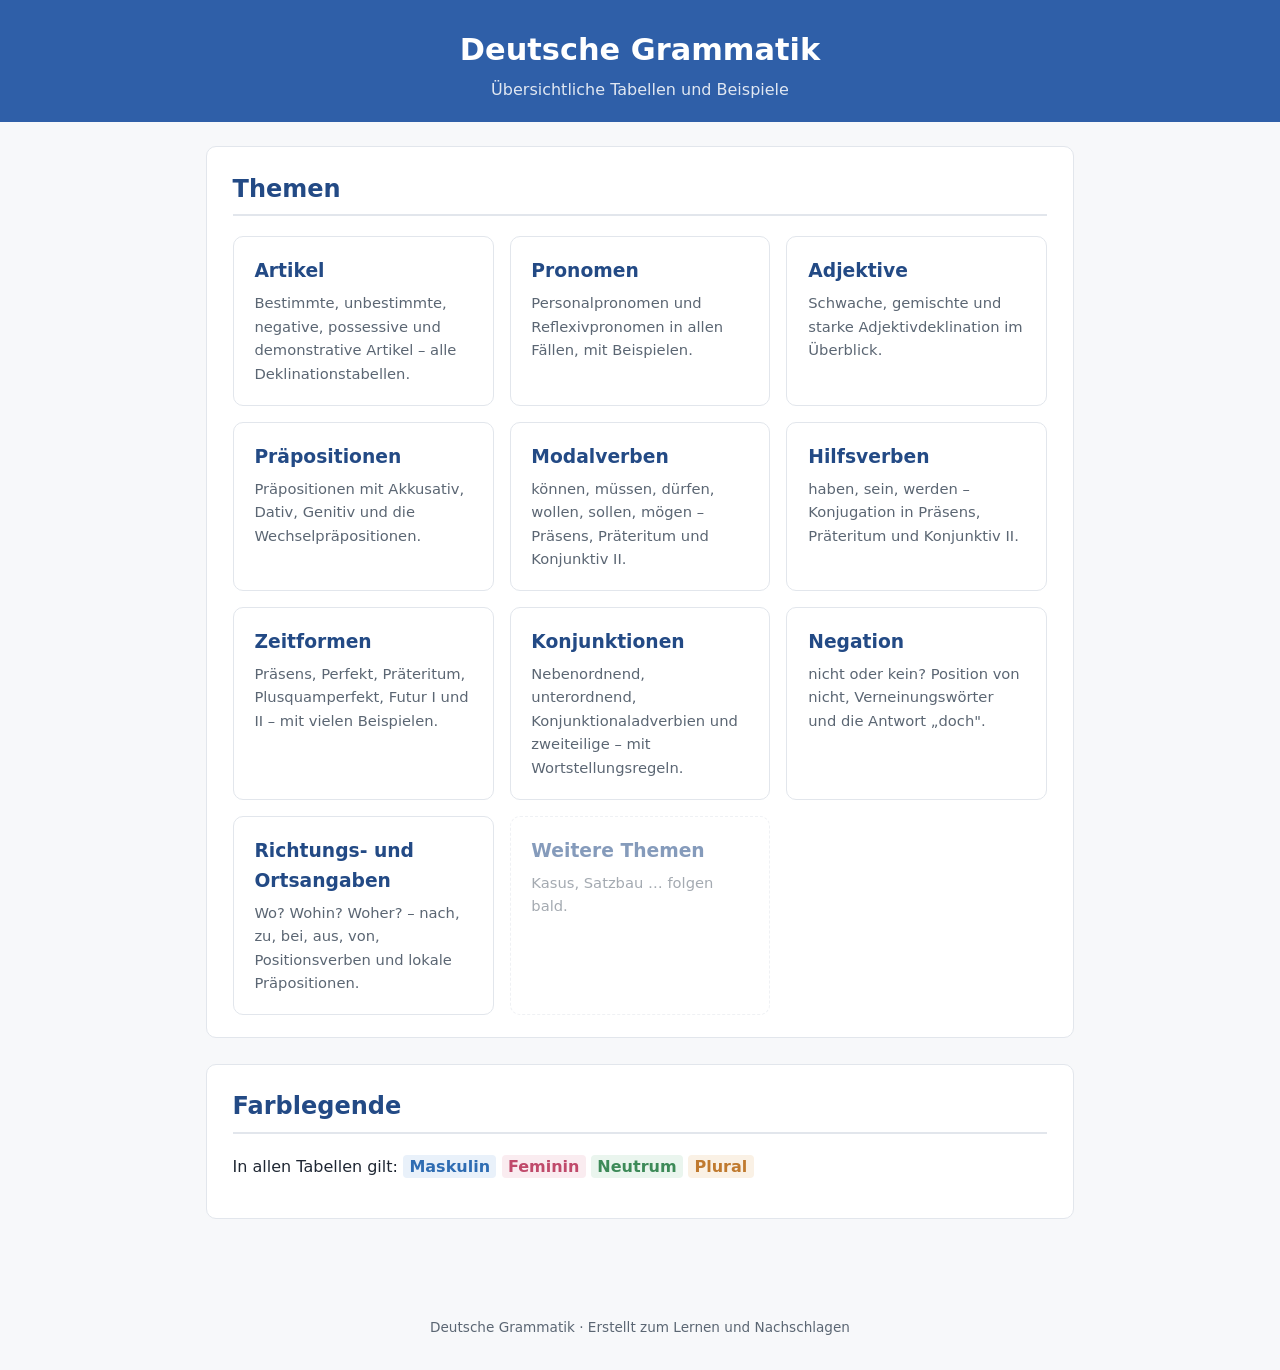
==== index.html @ f172538b "init" ====
<!DOCTYPE html>
<html lang="de">
<head>
  <meta charset="UTF-8">
  <meta name="viewport" content="width=device-width, initial-scale=1.0">
  <title>Deutsche Grammatik</title>
  <link rel="stylesheet" href="style.css">
</head>
<body>

<header>
  <h1>Deutsche Grammatik</h1>
  <p>Übersichtliche Tabellen und Beispiele</p>
</header>

<main>
  <section>
    <h2>Themen</h2>
    <div class="karten">
      <a class="karte" href="themen/artikel.html">
        <h3>Artikel</h3>
        <p>Bestimmte, unbestimmte, negative, possessive und demonstrative Artikel – alle Deklinationstabellen.</p>
      </a>
      <a class="karte" href="themen/pronomen.html">
        <h3>Pronomen</h3>
        <p>Personalpronomen und Reflexivpronomen in allen Fällen, mit Beispielen.</p>
      </a>
      <a class="karte" href="themen/adjektive.html">
        <h3>Adjektive</h3>
        <p>Schwache, gemischte und starke Adjektivdeklination im Überblick.</p>
      </a>
      <a class="karte" href="themen/praepositionen.html">
        <h3>Präpositionen</h3>
        <p>Präpositionen mit Akkusativ, Dativ, Genitiv und die Wechselpräpositionen.</p>
      </a>
      <a class="karte" href="themen/modalverben.html">
        <h3>Modalverben</h3>
        <p>können, müssen, dürfen, wollen, sollen, mögen – Präsens, Präteritum und Konjunktiv II.</p>
      </a>
      <a class="karte" href="themen/hilfsverben.html">
        <h3>Hilfsverben</h3>
        <p>haben, sein, werden – Konjugation in Präsens, Präteritum und Konjunktiv II.</p>
      </a>
      <a class="karte" href="themen/zeitformen.html">
        <h3>Zeitformen</h3>
        <p>Präsens, Perfekt, Präteritum, Plusquamperfekt, Futur I und II – mit vielen Beispielen.</p>
      </a>
      <a class="karte" href="themen/konjunktionen.html">
        <h3>Konjunktionen</h3>
        <p>Nebenordnend, unterordnend, Konjunktionaladverbien und zweiteilige – mit Wortstellungsregeln.</p>
      </a>
      <a class="karte" href="themen/negation.html">
        <h3>Negation</h3>
        <p>nicht oder kein? Position von nicht, Verneinungswörter und die Antwort „doch".</p>
      </a>
      <a class="karte" href="themen/richtung-ort.html">
        <h3>Richtungs- und Ortsangaben</h3>
        <p>Wo? Wohin? Woher? – nach, zu, bei, aus, von, Positionsverben und lokale Präpositionen.</p>
      </a>
      <span class="karte bald">
        <h3>Weitere Themen</h3>
        <p>Kasus, Satzbau … folgen bald.</p>
      </span>
    </div>
  </section>

  <section>
    <h2>Farblegende</h2>
    <p>
      In allen Tabellen gilt:
      <strong class="m" style="padding:0.1rem 0.4rem; border-radius:4px;">Maskulin</strong>
      <strong class="f" style="padding:0.1rem 0.4rem; border-radius:4px;">Feminin</strong>
      <strong class="n" style="padding:0.1rem 0.4rem; border-radius:4px;">Neutrum</strong>
      <strong class="pl" style="padding:0.1rem 0.4rem; border-radius:4px;">Plural</strong>
    </p>
  </section>
</main>

<footer>
  Deutsche Grammatik · Erstellt zum Lernen und Nachschlagen
</footer>

</body>
</html>
---- style.css ----
/* ===== Deutsche Grammatik – gemeinsames Stylesheet ===== */

:root {
  --bg: #f7f8fa;
  --card: #ffffff;
  --text: #1f2733;
  --muted: #5b6673;
  --accent: #2f5fa8;
  --accent-dark: #234a85;
  --border: #e2e6ec;

  /* Genusfarben */
  --maskulin: #2f6db3;
  --feminin: #c04a6b;
  --neutrum: #3d8a58;
  --plural: #c07a2f;

  --maskulin-bg: #e9f1fa;
  --feminin-bg: #faecf0;
  --neutrum-bg: #eaf5ee;
  --plural-bg: #faf1e5;
}

* { box-sizing: border-box; }

body {
  margin: 0;
  font-family: "Segoe UI", system-ui, -apple-system, sans-serif;
  background: var(--bg);
  color: var(--text);
  line-height: 1.6;
}

/* ===== Kopfbereich & Navigation ===== */
header {
  background: var(--accent);
  color: #fff;
  padding: 1.6rem 1rem 1.2rem;
  text-align: center;
}

header h1 { margin: 0 0 0.2rem; font-size: 1.9rem; }
header p  { margin: 0; opacity: 0.85; }

header { position: relative; }

.zurueck {
  position: absolute;
  left: 1rem;
  top: 50%;
  transform: translateY(-50%);
  color: #fff;
  text-decoration: none;
  background: rgba(255, 255, 255, 0.15);
  border: 1px solid rgba(255, 255, 255, 0.3);
  padding: 0.45rem 0.95rem;
  border-radius: 8px;
  font-size: 0.9rem;
  white-space: nowrap;
}

.zurueck:hover { background: rgba(255, 255, 255, 0.3); }

@media (max-width: 640px) {
  .zurueck {
    position: static;
    transform: none;
    display: inline-block;
    margin-bottom: 0.6rem;
  }
}

/* ===== Hauptinhalt ===== */
main {
  max-width: 900px;
  margin: 0 auto;
  padding: 1.5rem 1rem 3rem;
}

section {
  background: var(--card);
  border: 1px solid var(--border);
  border-radius: 10px;
  padding: 1.4rem 1.6rem;
  margin-bottom: 1.6rem;
}

h2 {
  margin-top: 0;
  color: var(--accent-dark);
  border-bottom: 2px solid var(--border);
  padding-bottom: 0.4rem;
}

h3 { color: var(--accent-dark); margin-bottom: 0.4rem; }

/* ===== Tabellen ===== */
.tabelle-scroll { overflow-x: auto; }

table {
  border-collapse: collapse;
  width: 100%;
  margin: 0.8rem 0 1rem;
  font-size: 0.97rem;
}

th, td {
  border: 1px solid var(--border);
  padding: 0.5rem 0.75rem;
  text-align: center;
}

th { background: #eef1f5; }

td:first-child, th:first-child {
  text-align: left;
  font-weight: 600;
  background: #eef1f5;
  white-space: nowrap;
}

/* Genus-Spaltenfarben */
.m  { background: var(--maskulin-bg); color: var(--maskulin); font-weight: 600; }
.f  { background: var(--feminin-bg);  color: var(--feminin);  font-weight: 600; }
.n  { background: var(--neutrum-bg);  color: var(--neutrum);  font-weight: 600; }
.pl { background: var(--plural-bg);   color: var(--plural);   font-weight: 600; }

th.m, th.f, th.n, th.pl { font-weight: 700; }

/* ===== Beispiele ===== */
.beispiel {
  background: #f2f5f9;
  border-left: 4px solid var(--accent);
  border-radius: 0 6px 6px 0;
  padding: 0.6rem 0.9rem;
  margin: 0.6rem 0;
}

.beispiel .de { display: block; font-weight: 600; }
.beispiel .en {
  display: block;
  font-size: 0.85rem;
  font-style: italic;
  color: var(--muted);
}

/* ===== Hinweisboxen ===== */
.hinweis {
  background: #fdf6e7;
  border-left: 4px solid #d9a441;
  border-radius: 0 6px 6px 0;
  padding: 0.6rem 0.9rem;
  margin: 0.8rem 0;
  font-size: 0.95rem;
}

/* ===== Startseite: Themenkarten ===== */
.karten {
  display: grid;
  grid-template-columns: repeat(auto-fit, minmax(240px, 1fr));
  gap: 1rem;
}

.karte {
  display: block;
  background: var(--card);
  border: 1px solid var(--border);
  border-radius: 10px;
  padding: 1.2rem 1.3rem;
  text-decoration: none;
  color: var(--text);
  transition: transform 0.12s, box-shadow 0.12s;
}

.karte:hover {
  transform: translateY(-3px);
  box-shadow: 0 6px 16px rgba(31, 39, 51, 0.1);
}

.karte h3 { margin: 0 0 0.3rem; }
.karte p  { margin: 0; color: var(--muted); font-size: 0.92rem; }

.karte.bald {
  opacity: 0.55;
  border-style: dashed;
  pointer-events: none;
}

/* ===== Fußzeile ===== */
footer {
  text-align: center;
  color: var(--muted);
  font-size: 0.85rem;
  padding: 1.5rem 1rem 2rem;
}

@media (max-width: 560px) {
  header h1 { font-size: 1.5rem; }
  section { padding: 1rem; }
  th, td { padding: 0.4rem 0.5rem; font-size: 0.88rem; }
}
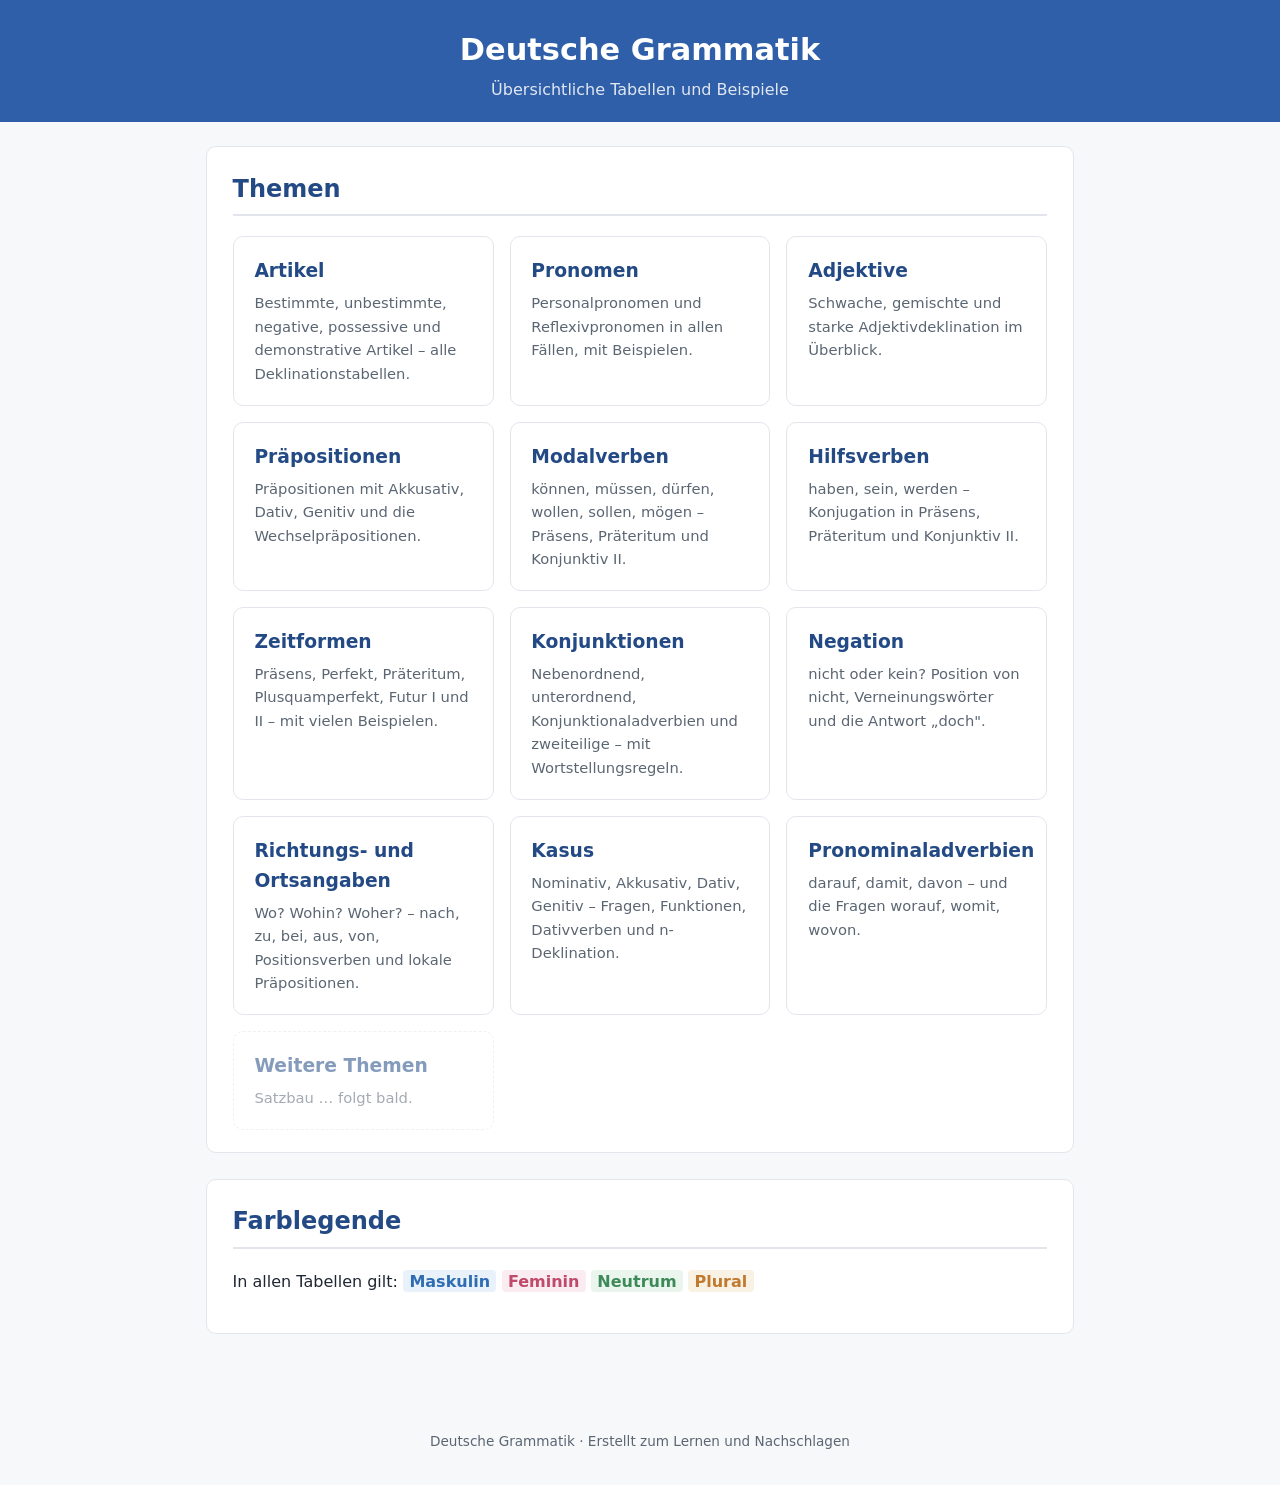
==== commit 1a07b591: "add themen" ====
--- a/index.html
+++ b/index.html
@@ -57,9 +57,17 @@
         <h3>Richtungs- und Ortsangaben</h3>
         <p>Wo? Wohin? Woher? – nach, zu, bei, aus, von, Positionsverben und lokale Präpositionen.</p>
       </a>
+      <a class="karte" href="themen/kasus.html">
+        <h3>Kasus</h3>
+        <p>Nominativ, Akkusativ, Dativ, Genitiv – Fragen, Funktionen, Dativverben und n-Deklination.</p>
+      </a>
+      <a class="karte" href="themen/pronominaladverbien.html">
+        <h3>Pronominaladverbien</h3>
+        <p>darauf, damit, davon – und die Fragen worauf, womit, wovon.</p>
+      </a>
       <span class="karte bald">
         <h3>Weitere Themen</h3>
-        <p>Kasus, Satzbau … folgen bald.</p>
+        <p>Satzbau … folgt bald.</p>
       </span>
     </div>
   </section>
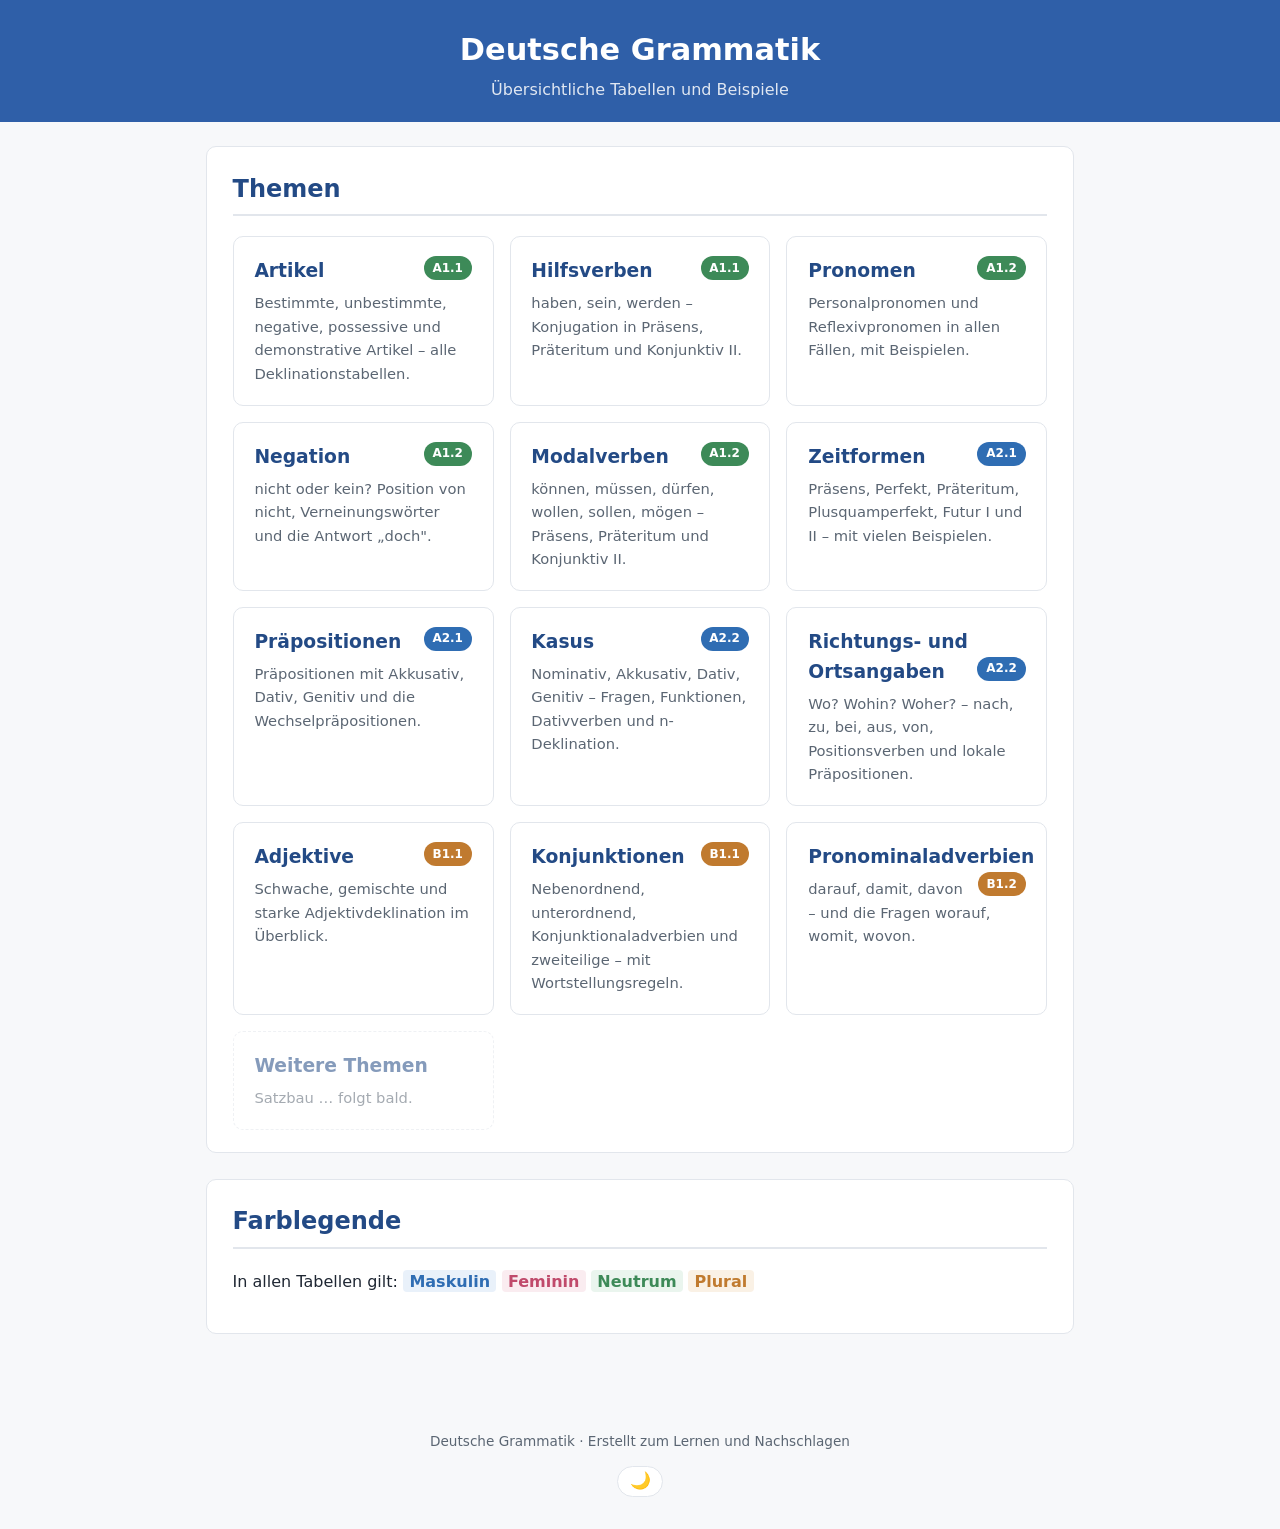
==== commit f779e064: "dark mode" ====
--- a/index.html
+++ b/index.html
@@ -5,6 +5,7 @@
   <meta name="viewport" content="width=device-width, initial-scale=1.0">
   <title>Deutsche Grammatik</title>
   <link rel="stylesheet" href="style.css">
+  <script src="theme.js"></script>
 </head>
 <body>
 
@@ -18,51 +19,51 @@
     <h2>Themen</h2>
     <div class="karten">
       <a class="karte" href="themen/artikel.html">
-        <h3>Artikel</h3>
+        <h3>Artikel <span class="stufe a1">A1.1</span></h3>
         <p>Bestimmte, unbestimmte, negative, possessive und demonstrative Artikel – alle Deklinationstabellen.</p>
       </a>
+      <a class="karte" href="themen/hilfsverben.html">
+        <h3>Hilfsverben <span class="stufe a1">A1.1</span></h3>
+        <p>haben, sein, werden – Konjugation in Präsens, Präteritum und Konjunktiv II.</p>
+      </a>
       <a class="karte" href="themen/pronomen.html">
-        <h3>Pronomen</h3>
+        <h3>Pronomen <span class="stufe a1">A1.2</span></h3>
         <p>Personalpronomen und Reflexivpronomen in allen Fällen, mit Beispielen.</p>
       </a>
+      <a class="karte" href="themen/negation.html">
+        <h3>Negation <span class="stufe a1">A1.2</span></h3>
+        <p>nicht oder kein? Position von nicht, Verneinungswörter und die Antwort „doch".</p>
+      </a>
+      <a class="karte" href="themen/modalverben.html">
+        <h3>Modalverben <span class="stufe a1">A1.2</span></h3>
+        <p>können, müssen, dürfen, wollen, sollen, mögen – Präsens, Präteritum und Konjunktiv II.</p>
+      </a>
+      <a class="karte" href="themen/zeitformen.html">
+        <h3>Zeitformen <span class="stufe a2">A2.1</span></h3>
+        <p>Präsens, Perfekt, Präteritum, Plusquamperfekt, Futur I und II – mit vielen Beispielen.</p>
+      </a>
+      <a class="karte" href="themen/praepositionen.html">
+        <h3>Präpositionen <span class="stufe a2">A2.1</span></h3>
+        <p>Präpositionen mit Akkusativ, Dativ, Genitiv und die Wechselpräpositionen.</p>
+      </a>
+      <a class="karte" href="themen/kasus.html">
+        <h3>Kasus <span class="stufe a2">A2.2</span></h3>
+        <p>Nominativ, Akkusativ, Dativ, Genitiv – Fragen, Funktionen, Dativverben und n-Deklination.</p>
+      </a>
+      <a class="karte" href="themen/richtung-ort.html">
+        <h3>Richtungs- und Ortsangaben <span class="stufe a2">A2.2</span></h3>
+        <p>Wo? Wohin? Woher? – nach, zu, bei, aus, von, Positionsverben und lokale Präpositionen.</p>
+      </a>
       <a class="karte" href="themen/adjektive.html">
-        <h3>Adjektive</h3>
+        <h3>Adjektive <span class="stufe b1">B1.1</span></h3>
         <p>Schwache, gemischte und starke Adjektivdeklination im Überblick.</p>
       </a>
-      <a class="karte" href="themen/praepositionen.html">
-        <h3>Präpositionen</h3>
-        <p>Präpositionen mit Akkusativ, Dativ, Genitiv und die Wechselpräpositionen.</p>
-      </a>
-      <a class="karte" href="themen/modalverben.html">
-        <h3>Modalverben</h3>
-        <p>können, müssen, dürfen, wollen, sollen, mögen – Präsens, Präteritum und Konjunktiv II.</p>
-      </a>
-      <a class="karte" href="themen/hilfsverben.html">
-        <h3>Hilfsverben</h3>
-        <p>haben, sein, werden – Konjugation in Präsens, Präteritum und Konjunktiv II.</p>
-      </a>
-      <a class="karte" href="themen/zeitformen.html">
-        <h3>Zeitformen</h3>
-        <p>Präsens, Perfekt, Präteritum, Plusquamperfekt, Futur I und II – mit vielen Beispielen.</p>
-      </a>
       <a class="karte" href="themen/konjunktionen.html">
-        <h3>Konjunktionen</h3>
+        <h3>Konjunktionen <span class="stufe b1">B1.1</span></h3>
         <p>Nebenordnend, unterordnend, Konjunktionaladverbien und zweiteilige – mit Wortstellungsregeln.</p>
       </a>
-      <a class="karte" href="themen/negation.html">
-        <h3>Negation</h3>
-        <p>nicht oder kein? Position von nicht, Verneinungswörter und die Antwort „doch".</p>
-      </a>
-      <a class="karte" href="themen/richtung-ort.html">
-        <h3>Richtungs- und Ortsangaben</h3>
-        <p>Wo? Wohin? Woher? – nach, zu, bei, aus, von, Positionsverben und lokale Präpositionen.</p>
-      </a>
-      <a class="karte" href="themen/kasus.html">
-        <h3>Kasus</h3>
-        <p>Nominativ, Akkusativ, Dativ, Genitiv – Fragen, Funktionen, Dativverben und n-Deklination.</p>
-      </a>
       <a class="karte" href="themen/pronominaladverbien.html">
-        <h3>Pronominaladverbien</h3>
+        <h3>Pronominaladverbien <span class="stufe b1">B1.2</span></h3>
         <p>darauf, damit, davon – und die Fragen worauf, womit, wovon.</p>
       </a>
       <span class="karte bald">
--- a/style.css
+++ b/style.css
@@ -19,6 +19,39 @@
   --feminin-bg: #faecf0;
   --neutrum-bg: #eaf5ee;
   --plural-bg: #faf1e5;
+
+  --th-bg: #eef1f5;
+  --beispiel-bg: #f2f5f9;
+  --hinweis-bg: #fdf6e7;
+  --hinweis-border: #d9a441;
+  --heading: #234a85;
+}
+
+/* ===== Dunkles Farbschema ===== */
+[data-theme="dark"] {
+  --bg: #14181f;
+  --card: #1d232d;
+  --text: #e4e8ee;
+  --muted: #9aa5b1;
+  --accent: #24487e;
+  --accent-dark: #1b3861;
+  --border: #303845;
+
+  --maskulin: #7fb3e8;
+  --feminin: #e592ab;
+  --neutrum: #7fc79a;
+  --plural: #e0a866;
+
+  --maskulin-bg: #1e3a5c;
+  --feminin-bg: #47242f;
+  --neutrum-bg: #1f3d2a;
+  --plural-bg: #453218;
+
+  --th-bg: #252d39;
+  --beispiel-bg: #232b37;
+  --hinweis-bg: #332b1a;
+  --hinweis-border: #a87c2e;
+  --heading: #8ab4e8;
 }
 
 * { box-sizing: border-box; }
@@ -61,6 +94,21 @@
 
 .zurueck:hover { background: rgba(255, 255, 255, 0.3); }
 
+/* ===== Hell/Dunkel-Schalter ===== */
+.theme-toggle {
+  display: block;
+  margin: 0.8rem auto 0;
+  background: var(--card);
+  border: 1px solid var(--border);
+  border-radius: 999px;
+  padding: 0.4rem 0.7rem;
+  font-size: 1.05rem;
+  line-height: 1;
+  cursor: pointer;
+}
+
+.theme-toggle:hover { border-color: var(--muted); }
+
 @media (max-width: 640px) {
   .zurueck {
     position: static;
@@ -87,12 +135,12 @@
 
 h2 {
   margin-top: 0;
-  color: var(--accent-dark);
+  color: var(--heading);
   border-bottom: 2px solid var(--border);
   padding-bottom: 0.4rem;
 }
 
-h3 { color: var(--accent-dark); margin-bottom: 0.4rem; }
+h3 { color: var(--heading); margin-bottom: 0.4rem; }
 
 /* ===== Tabellen ===== */
 .tabelle-scroll { overflow-x: auto; }
@@ -110,12 +158,12 @@
   text-align: center;
 }
 
-th { background: #eef1f5; }
+th { background: var(--th-bg); }
 
 td:first-child, th:first-child {
   text-align: left;
   font-weight: 600;
-  background: #eef1f5;
+  background: var(--th-bg);
   white-space: nowrap;
 }
 
@@ -129,7 +177,7 @@
 
 /* ===== Beispiele ===== */
 .beispiel {
-  background: #f2f5f9;
+  background: var(--beispiel-bg);
   border-left: 4px solid var(--accent);
   border-radius: 0 6px 6px 0;
   padding: 0.6rem 0.9rem;
@@ -146,8 +194,8 @@
 
 /* ===== Hinweisboxen ===== */
 .hinweis {
-  background: #fdf6e7;
-  border-left: 4px solid #d9a441;
+  background: var(--hinweis-bg);
+  border-left: 4px solid var(--hinweis-border);
   border-radius: 0 6px 6px 0;
   padding: 0.6rem 0.9rem;
   margin: 0.8rem 0;
@@ -178,6 +226,20 @@
 }
 
 .karte h3 { margin: 0 0 0.3rem; }
+
+.stufe {
+  float: right;
+  font-size: 0.75rem;
+  font-weight: 700;
+  padding: 0.15rem 0.55rem;
+  border-radius: 999px;
+  margin-left: 0.5rem;
+  color: #fff;
+}
+
+.stufe.a1 { background: #3d8a58; }
+.stufe.a2 { background: #2f6db3; }
+.stufe.b1 { background: #c07a2f; }
 .karte p  { margin: 0; color: var(--muted); font-size: 0.92rem; }
 
 .karte.bald {
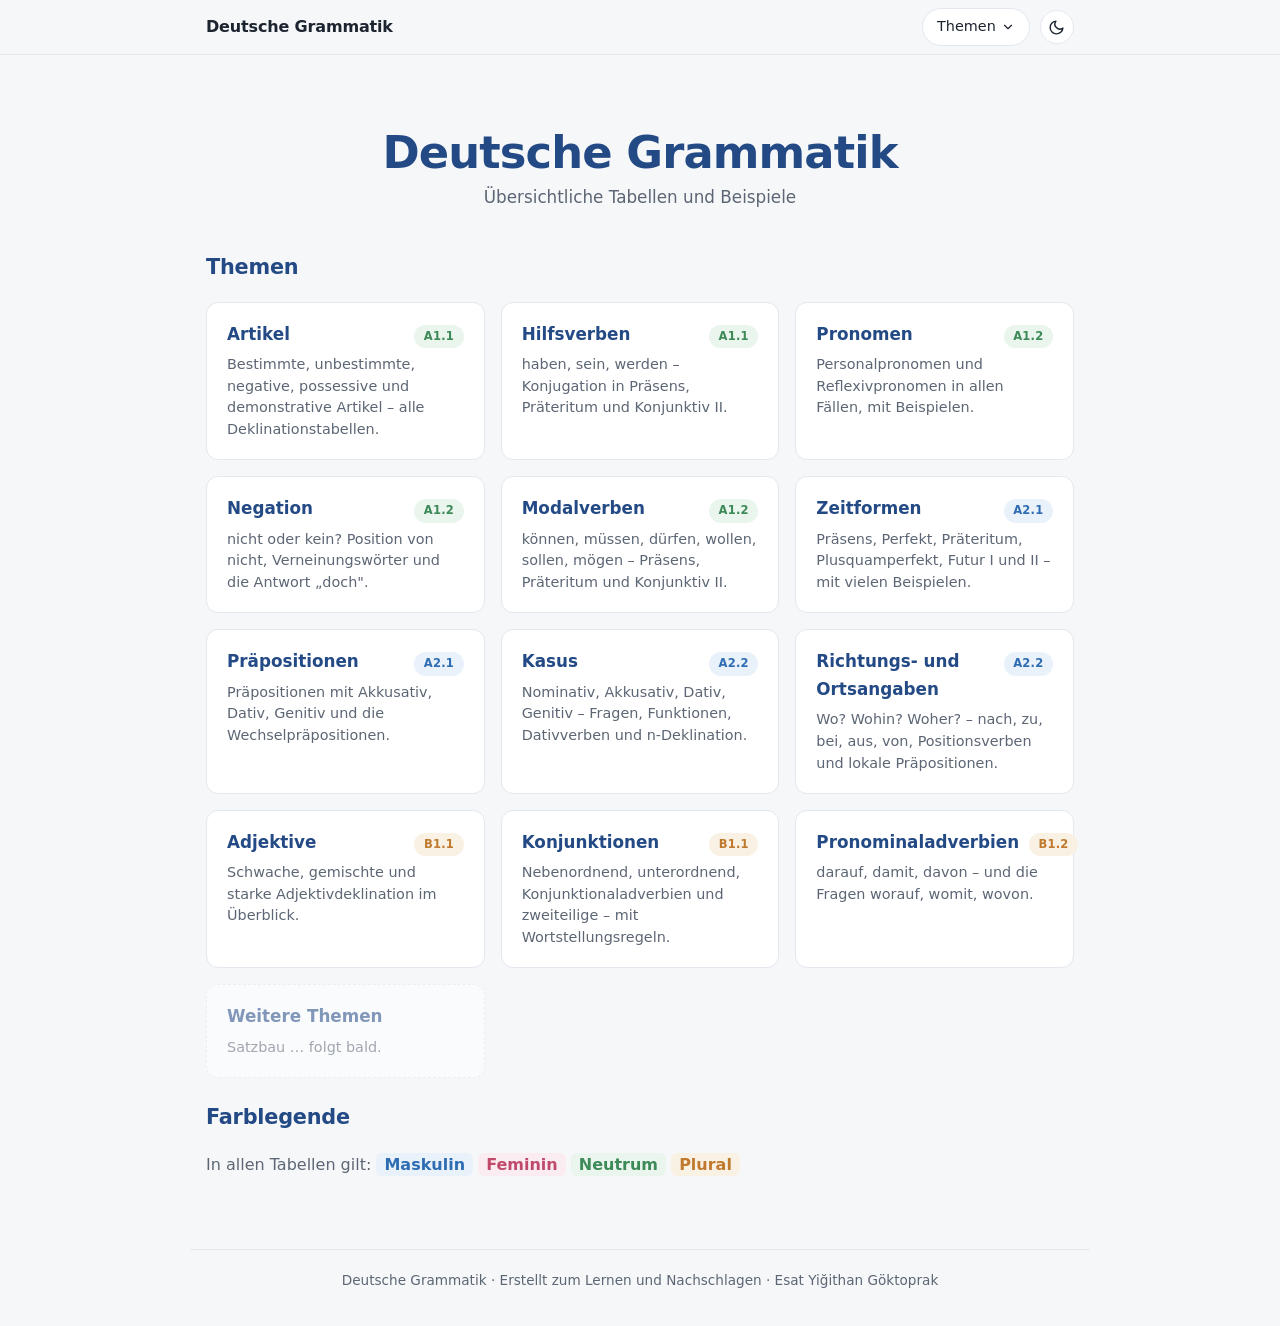
==== commit 500fdc42: "new style" ====
--- a/index.html
+++ b/index.html
@@ -5,17 +5,18 @@
   <meta name="viewport" content="width=device-width, initial-scale=1.0">
   <title>Deutsche Grammatik</title>
   <link rel="stylesheet" href="style.css">
-  <script src="theme.js"></script>
+  <script src="site.js"></script>
 </head>
 <body>
 
-<header>
-  <h1>Deutsche Grammatik</h1>
-  <p>Übersichtliche Tabellen und Beispiele</p>
-</header>
+<main>
 
-<main>
-  <section>
+  <header class="seitenkopf start">
+    <h1>Deutsche Grammatik</h1>
+    <p>Übersichtliche Tabellen und Beispiele</p>
+  </header>
+
+  <section class="offen">
     <h2>Themen</h2>
     <div class="karten">
       <a class="karte" href="themen/artikel.html">
@@ -73,21 +74,18 @@
     </div>
   </section>
 
-  <section>
+  <section class="offen legende">
     <h2>Farblegende</h2>
     <p>
       In allen Tabellen gilt:
-      <strong class="m" style="padding:0.1rem 0.4rem; border-radius:4px;">Maskulin</strong>
-      <strong class="f" style="padding:0.1rem 0.4rem; border-radius:4px;">Feminin</strong>
-      <strong class="n" style="padding:0.1rem 0.4rem; border-radius:4px;">Neutrum</strong>
-      <strong class="pl" style="padding:0.1rem 0.4rem; border-radius:4px;">Plural</strong>
+      <strong class="m chip">Maskulin</strong>
+      <strong class="f chip">Feminin</strong>
+      <strong class="n chip">Neutrum</strong>
+      <strong class="pl chip">Plural</strong>
     </p>
   </section>
+
 </main>
-
-<footer>
-  Deutsche Grammatik · Erstellt zum Lernen und Nachschlagen
-</footer>
 
 </body>
 </html>
--- a/style.css
+++ b/style.css
@@ -1,13 +1,16 @@
 /* ===== Deutsche Grammatik – gemeinsames Stylesheet ===== */
 
 :root {
-  --bg: #f7f8fa;
+  color-scheme: light;
+
+  --bg: #f6f7f9;
   --card: #ffffff;
-  --text: #1f2733;
-  --muted: #5b6673;
+  --text: #1c2430;
+  --muted: #5c6674;
   --accent: #2f5fa8;
   --accent-dark: #234a85;
-  --border: #e2e6ec;
+  --heading: #234a85;
+  --border: #e3e7ee;
 
   /* Genusfarben */
   --maskulin: #2f6db3;
@@ -24,17 +27,24 @@
   --beispiel-bg: #f2f5f9;
   --hinweis-bg: #fdf6e7;
   --hinweis-border: #d9a441;
-  --heading: #234a85;
+
+  --radius: 12px;
+  --kopf-hoehe: 3.4rem;
+  --schatten: 0 4px 14px rgba(28, 38, 54, 0.07);
+  --schatten-gross: 0 14px 40px rgba(28, 38, 54, 0.16);
 }
 
 /* ===== Dunkles Farbschema ===== */
 [data-theme="dark"] {
+  color-scheme: dark;
+
   --bg: #14181f;
   --card: #1d232d;
   --text: #e4e8ee;
   --muted: #9aa5b1;
-  --accent: #24487e;
-  --accent-dark: #1b3861;
+  --accent: #7fa9e0;
+  --accent-dark: #a3c2ec;
+  --heading: #8ab4e8;
   --border: #303845;
 
   --maskulin: #7fb3e8;
@@ -51,116 +61,265 @@
   --beispiel-bg: #232b37;
   --hinweis-bg: #332b1a;
   --hinweis-border: #a87c2e;
-  --heading: #8ab4e8;
+
+  --schatten: 0 4px 14px rgba(0, 0, 0, 0.35);
+  --schatten-gross: 0 14px 40px rgba(0, 0, 0, 0.5);
 }
 
 * { box-sizing: border-box; }
+
+html { scroll-behavior: smooth; }
 
 body {
   margin: 0;
-  font-family: "Segoe UI", system-ui, -apple-system, sans-serif;
+  font-family: system-ui, -apple-system, "Segoe UI", Roboto, "Helvetica Neue", Arial, sans-serif;
   background: var(--bg);
   color: var(--text);
-  line-height: 1.6;
-}
-
-/* ===== Kopfbereich & Navigation ===== */
-header {
-  background: var(--accent);
-  color: #fff;
-  padding: 1.6rem 1rem 1.2rem;
-  text-align: center;
-}
-
-header h1 { margin: 0 0 0.2rem; font-size: 1.9rem; }
-header p  { margin: 0; opacity: 0.85; }
-
-header { position: relative; }
-
-.zurueck {
+  line-height: 1.65;
+}
+
+a { color: var(--accent); }
+a:hover { color: var(--accent-dark); }
+
+:focus-visible {
+  outline: 2px solid var(--accent);
+  outline-offset: 2px;
+}
+
+::selection { background: color-mix(in srgb, var(--accent) 25%, transparent); }
+
+/* ===== Kopfzeile ===== */
+.kopfzeile {
+  position: sticky;
+  top: 0;
+  z-index: 40;
+  background: var(--bg);
+  background: color-mix(in srgb, var(--bg) 80%, transparent);
+  -webkit-backdrop-filter: blur(12px);
+  backdrop-filter: blur(12px);
+  border-bottom: 1px solid var(--border);
+}
+
+.kopfzeile-innen {
+  max-width: 900px;
+  margin: 0 auto;
+  padding: 0 1rem;
+  height: var(--kopf-hoehe);
+  display: flex;
+  align-items: center;
+  gap: 0.6rem;
+}
+
+.marke {
+  margin-right: auto;
+  font-weight: 600;
+  letter-spacing: -0.01em;
+  color: var(--text);
+  text-decoration: none;
+  white-space: nowrap;
+  overflow: hidden;
+  text-overflow: ellipsis;
+}
+
+.marke:hover { color: var(--accent); }
+
+/* ---- Themenmenü ---- */
+.themen-menue { position: relative; }
+
+.themen-menue summary {
+  list-style: none;
+  display: flex;
+  align-items: center;
+  gap: 0.35rem;
+  padding: 0.38rem 0.85rem;
+  border: 1px solid var(--border);
+  border-radius: 999px;
+  background: var(--card);
+  font-size: 0.9rem;
+  cursor: pointer;
+  user-select: none;
+  -webkit-user-select: none;
+}
+
+.themen-menue summary::-webkit-details-marker { display: none; }
+.themen-menue summary:hover { border-color: var(--accent); color: var(--accent); }
+.themen-menue summary svg { transition: transform 0.15s; }
+.themen-menue[open] summary svg { transform: rotate(180deg); }
+
+.themen-menue ul {
   position: absolute;
-  left: 1rem;
-  top: 50%;
-  transform: translateY(-50%);
-  color: #fff;
+  right: 0;
+  top: calc(100% + 0.5rem);
+  margin: 0;
+  padding: 0.4rem;
+  list-style: none;
+  min-width: 17rem;
+  max-width: calc(100vw - 2rem);
+  max-height: min(70vh, 34rem);
+  overflow: auto;
+  background: var(--card);
+  border: 1px solid var(--border);
+  border-radius: var(--radius);
+  box-shadow: var(--schatten-gross);
+}
+
+.themen-menue ul a {
+  display: flex;
+  align-items: baseline;
+  justify-content: space-between;
+  gap: 0.8rem;
+  padding: 0.45rem 0.7rem;
+  border-radius: 8px;
+  font-size: 0.92rem;
+  color: var(--text);
   text-decoration: none;
-  background: rgba(255, 255, 255, 0.15);
-  border: 1px solid rgba(255, 255, 255, 0.3);
-  padding: 0.45rem 0.95rem;
-  border-radius: 8px;
-  font-size: 0.9rem;
-  white-space: nowrap;
-}
-
-.zurueck:hover { background: rgba(255, 255, 255, 0.3); }
-
-/* ===== Hell/Dunkel-Schalter ===== */
+}
+
+.themen-menue ul a:hover { background: var(--th-bg); color: var(--text); }
+
+.themen-menue ul a.aktiv {
+  background: var(--beispiel-bg);
+  color: var(--accent);
+  font-weight: 600;
+}
+
+.stufe-klein {
+  flex-shrink: 0;
+  font-size: 0.7rem;
+  font-weight: 600;
+  letter-spacing: 0.03em;
+  color: var(--muted);
+}
+
+/* ---- Hell/Dunkel-Schalter ---- */
 .theme-toggle {
-  display: block;
-  margin: 0.8rem auto 0;
-  background: var(--card);
+  display: flex;
+  align-items: center;
+  justify-content: center;
+  width: 2.15rem;
+  height: 2.15rem;
+  padding: 0;
   border: 1px solid var(--border);
   border-radius: 999px;
-  padding: 0.4rem 0.7rem;
-  font-size: 1.05rem;
-  line-height: 1;
+  background: var(--card);
+  color: var(--text);
   cursor: pointer;
 }
 
-.theme-toggle:hover { border-color: var(--muted); }
-
-@media (max-width: 640px) {
-  .zurueck {
-    position: static;
-    transform: none;
-    display: inline-block;
-    margin-bottom: 0.6rem;
-  }
-}
+.theme-toggle:hover { border-color: var(--accent); color: var(--accent); }
 
 /* ===== Hauptinhalt ===== */
 main {
   max-width: 900px;
   margin: 0 auto;
-  padding: 1.5rem 1rem 3rem;
-}
+  padding: 2rem 1rem 3rem;
+}
+
+.seitenkopf { margin: 0.4rem 0 1.6rem; }
+
+.seitenkopf h1 {
+  margin: 0 0 0.25rem;
+  font-size: clamp(1.7rem, 1.35rem + 1.6vw, 2.3rem);
+  line-height: 1.2;
+  letter-spacing: -0.02em;
+  color: var(--heading);
+}
+
+.seitenkopf p {
+  margin: 0;
+  font-size: 1.05rem;
+  color: var(--muted);
+}
+
+.seitenkopf.start {
+  text-align: center;
+  padding: 2rem 0 0.8rem;
+}
+
+.seitenkopf.start h1 { font-size: clamp(2rem, 1.5rem + 2.4vw, 2.8rem); }
 
 section {
   background: var(--card);
   border: 1px solid var(--border);
-  border-radius: 10px;
+  border-radius: var(--radius);
   padding: 1.4rem 1.6rem;
-  margin-bottom: 1.6rem;
+  margin-bottom: 1.4rem;
+  scroll-margin-top: calc(var(--kopf-hoehe) + 1rem);
+}
+
+/* Abschnitte ohne Kartenrahmen (Startseite) */
+section.offen {
+  background: none;
+  border: none;
+  padding: 0;
 }
 
 h2 {
   margin-top: 0;
+  font-size: 1.3rem;
+  letter-spacing: -0.01em;
   color: var(--heading);
-  border-bottom: 2px solid var(--border);
-  padding-bottom: 0.4rem;
-}
+  border-bottom: 1px solid var(--border);
+  padding-bottom: 0.45rem;
+}
+
+section.offen h2 { border-bottom: none; padding-bottom: 0; }
 
 h3 { color: var(--heading); margin-bottom: 0.4rem; }
 
+/* ===== Kapitel-Navigation ===== */
+.kapitel {
+  display: flex;
+  flex-wrap: wrap;
+  gap: 0.5rem;
+  margin: -0.6rem 0 1.6rem;
+}
+
+.kapitel a {
+  padding: 0.26rem 0.8rem;
+  border: 1px solid var(--border);
+  border-radius: 999px;
+  background: var(--card);
+  font-size: 0.85rem;
+  color: var(--muted);
+  text-decoration: none;
+  transition: color 0.12s, border-color 0.12s;
+}
+
+.kapitel a:hover { color: var(--accent); border-color: var(--accent); }
+
 /* ===== Tabellen ===== */
-.tabelle-scroll { overflow-x: auto; }
+.tabelle-scroll {
+  overflow-x: auto;
+  border: 1px solid var(--border);
+  border-radius: 10px;
+  margin: 0.9rem 0 1.1rem;
+}
 
 table {
-  border-collapse: collapse;
+  border-collapse: separate;
+  border-spacing: 0;
   width: 100%;
-  margin: 0.8rem 0 1rem;
-  font-size: 0.97rem;
+  margin: 0;
+  font-size: 0.95rem;
 }
 
 th, td {
-  border: 1px solid var(--border);
-  padding: 0.5rem 0.75rem;
+  border-bottom: 1px solid var(--border);
+  border-right: 1px solid var(--border);
+  padding: 0.55rem 0.8rem;
   text-align: center;
 }
 
-th { background: var(--th-bg); }
+tr > *:last-child { border-right: none; }
+tr:last-child > * { border-bottom: none; }
+
+th { background: var(--th-bg); font-weight: 600; }
 
 td:first-child, th:first-child {
+  position: sticky;
+  left: 0;
+  z-index: 1;
   text-align: left;
   font-weight: 600;
   background: var(--th-bg);
@@ -175,18 +334,23 @@
 
 th.m, th.f, th.n, th.pl { font-weight: 700; }
 
+/* Farblegende auf der Startseite */
+.chip { padding: 0.12rem 0.5rem; border-radius: 6px; }
+.legende p { color: var(--muted); }
+
 /* ===== Beispiele ===== */
 .beispiel {
   background: var(--beispiel-bg);
-  border-left: 4px solid var(--accent);
-  border-radius: 0 6px 6px 0;
-  padding: 0.6rem 0.9rem;
-  margin: 0.6rem 0;
+  border-left: 3px solid var(--accent);
+  border-radius: 8px;
+  padding: 0.65rem 1rem;
+  margin: 0.7rem 0;
 }
 
 .beispiel .de { display: block; font-weight: 600; }
 .beispiel .en {
   display: block;
+  margin-top: 0.1rem;
   font-size: 0.85rem;
   font-style: italic;
   color: var(--muted);
@@ -195,52 +359,53 @@
 /* ===== Hinweisboxen ===== */
 .hinweis {
   background: var(--hinweis-bg);
-  border-left: 4px solid var(--hinweis-border);
-  border-radius: 0 6px 6px 0;
-  padding: 0.6rem 0.9rem;
-  margin: 0.8rem 0;
+  border-left: 3px solid var(--hinweis-border);
+  border-radius: 8px;
+  padding: 0.65rem 1rem;
+  margin: 0.9rem 0;
   font-size: 0.95rem;
 }
 
 /* ===== Startseite: Themenkarten ===== */
 .karten {
   display: grid;
-  grid-template-columns: repeat(auto-fit, minmax(240px, 1fr));
+  grid-template-columns: repeat(auto-fit, minmax(250px, 1fr));
   gap: 1rem;
+  margin-top: 1.1rem;
 }
 
 .karte {
   display: block;
   background: var(--card);
   border: 1px solid var(--border);
-  border-radius: 10px;
-  padding: 1.2rem 1.3rem;
+  border-radius: var(--radius);
+  padding: 1.15rem 1.25rem;
   text-decoration: none;
   color: var(--text);
-  transition: transform 0.12s, box-shadow 0.12s;
+  transition: border-color 0.15s, box-shadow 0.15s, transform 0.15s;
 }
 
 .karte:hover {
-  transform: translateY(-3px);
-  box-shadow: 0 6px 16px rgba(31, 39, 51, 0.1);
-}
-
-.karte h3 { margin: 0 0 0.3rem; }
-
-.stufe {
-  float: right;
-  font-size: 0.75rem;
-  font-weight: 700;
-  padding: 0.15rem 0.55rem;
-  border-radius: 999px;
-  margin-left: 0.5rem;
-  color: #fff;
-}
-
-.stufe.a1 { background: #3d8a58; }
-.stufe.a2 { background: #2f6db3; }
-.stufe.b1 { background: #c07a2f; }
-.karte p  { margin: 0; color: var(--muted); font-size: 0.92rem; }
+  border-color: color-mix(in srgb, var(--accent) 45%, var(--border));
+  box-shadow: var(--schatten);
+  transform: translateY(-2px);
+}
+
+.karte h3 {
+  display: flex;
+  align-items: baseline;
+  justify-content: space-between;
+  gap: 0.6rem;
+  margin: 0 0 0.35rem;
+  font-size: 1.05rem;
+}
+
+.karte p {
+  margin: 0;
+  font-size: 0.9rem;
+  line-height: 1.5;
+  color: var(--muted);
+}
 
 .karte.bald {
   opacity: 0.55;
@@ -248,16 +413,75 @@
   pointer-events: none;
 }
 
+/* Niveaustufen (nutzen die Genus-Palette: grün / blau / orange) */
+.stufe {
+  flex-shrink: 0;
+  padding: 0.14rem 0.6rem;
+  border-radius: 999px;
+  font-size: 0.72rem;
+  font-weight: 700;
+  letter-spacing: 0.02em;
+}
+
+.stufe.a1 { background: var(--neutrum-bg);  color: var(--neutrum); }
+.stufe.a2 { background: var(--maskulin-bg); color: var(--maskulin); }
+.stufe.b1 { background: var(--plural-bg);   color: var(--plural); }
+
+/* ===== Blättern: vorheriges / nächstes Thema ===== */
+.blaettern {
+  display: flex;
+  gap: 1rem;
+  margin-top: 2rem;
+}
+
+.blatt {
+  flex: 1;
+  max-width: 50%;
+  padding: 0.75rem 1.1rem;
+  background: var(--card);
+  border: 1px solid var(--border);
+  border-radius: var(--radius);
+  text-decoration: none;
+  transition: border-color 0.15s, box-shadow 0.15s;
+}
+
+.blatt.weiter { margin-left: auto; text-align: right; }
+
+.blatt:hover {
+  border-color: color-mix(in srgb, var(--accent) 45%, var(--border));
+  box-shadow: var(--schatten);
+}
+
+.blatt .richtung { display: block; font-size: 0.78rem; color: var(--muted); }
+.blatt .titel { display: block; font-weight: 600; color: var(--accent); }
+
 /* ===== Fußzeile ===== */
 footer {
+  max-width: 900px;
+  margin: 0 auto;
+  padding: 1.2rem 1rem 2.2rem;
+  border-top: 1px solid var(--border);
   text-align: center;
-  color: var(--muted);
   font-size: 0.85rem;
-  padding: 1.5rem 1rem 2rem;
-}
-
+  color: var(--muted);
+}
+
+/* ===== Kleine Bildschirme ===== */
 @media (max-width: 560px) {
-  header h1 { font-size: 1.5rem; }
-  section { padding: 1rem; }
-  th, td { padding: 0.4rem 0.5rem; font-size: 0.88rem; }
-}
+  main { padding-top: 1.4rem; }
+  section { padding: 1.1rem 1rem; }
+  th, td { padding: 0.45rem 0.55rem; font-size: 0.88rem; }
+  .marke { font-size: 0.95rem; }
+}
+
+/* ===== Weniger Bewegung, wenn gewünscht ===== */
+@media (prefers-reduced-motion: reduce) {
+  html { scroll-behavior: auto; }
+  *, *::before, *::after { transition: none !important; }
+}
+
+/* ===== Druck ===== */
+@media print {
+  .kopfzeile, .kapitel, .blaettern, footer { display: none; }
+  section { border: none; padding: 0.4rem 0; }
+}
